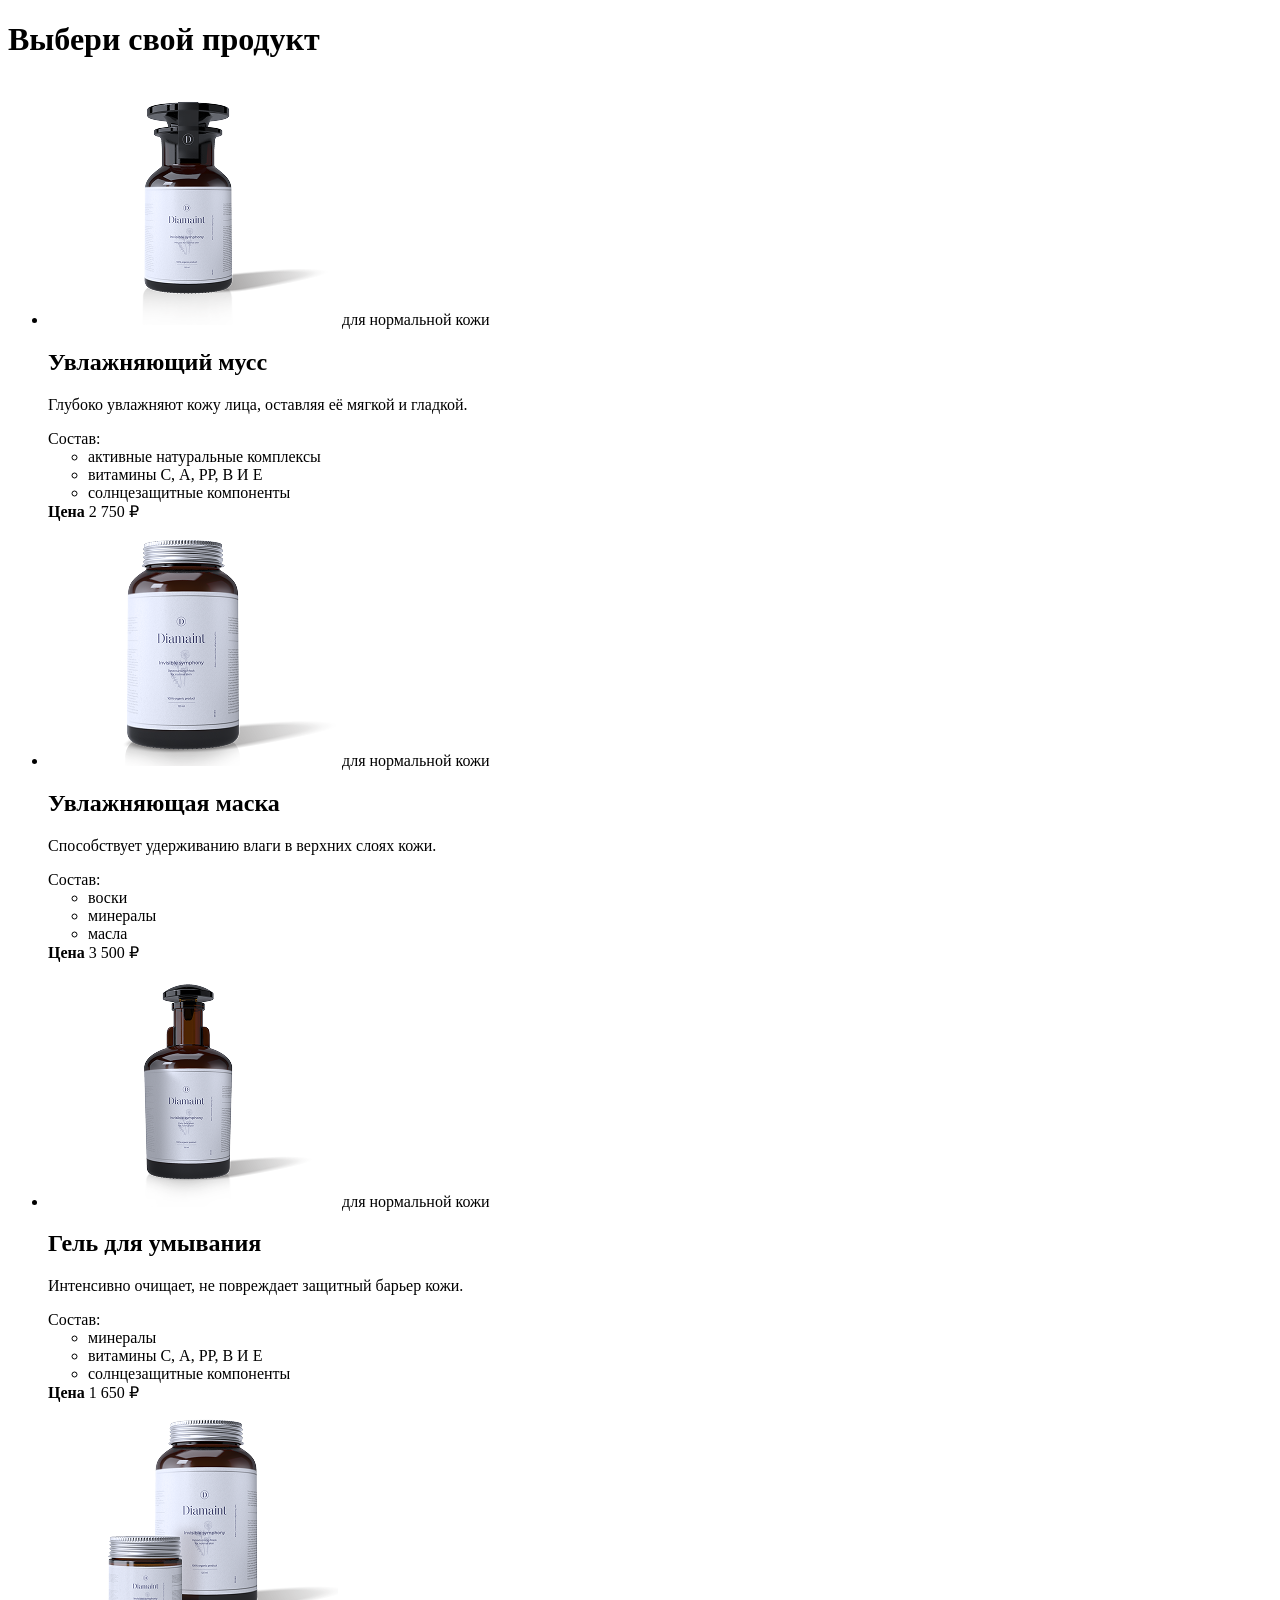
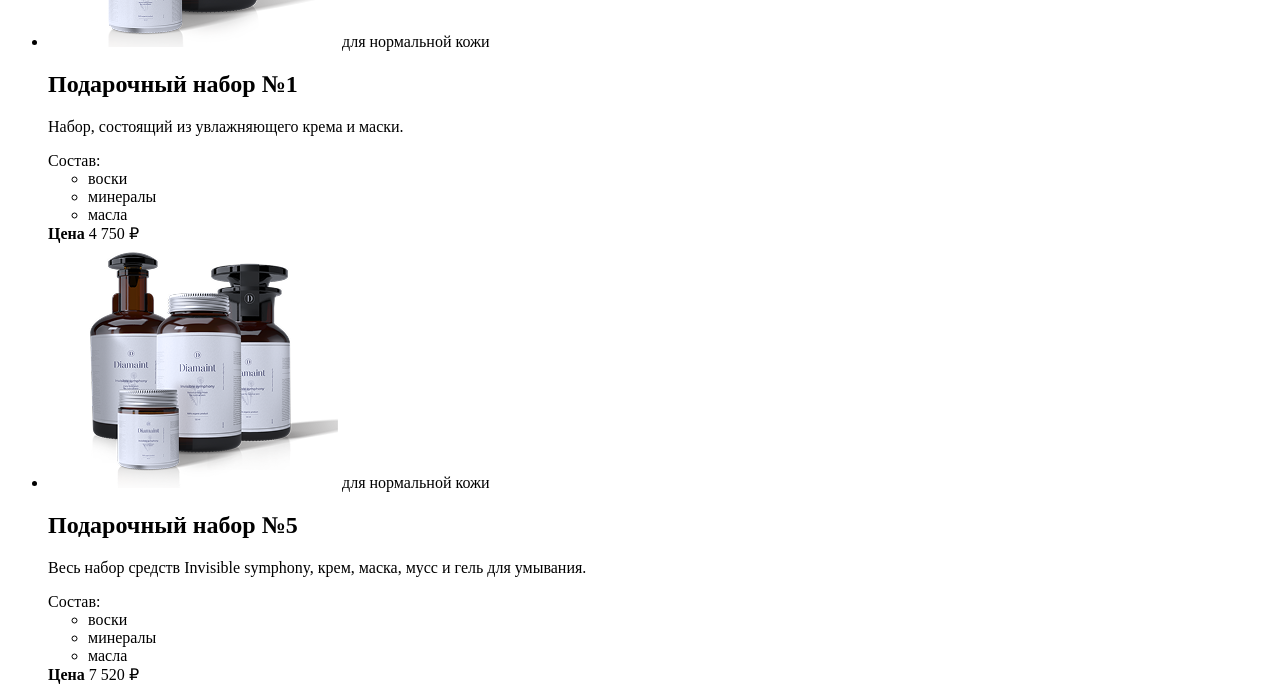
==== product-card/index.html @ 8d60dd44 "Redesigning classes in accordance with BEM." ====
<!doctype html>
<html lang="ru">
  <head>
    <meta charset="UTF-8" />
    <meta name="viewport" content="width=device-width, initial-scale=1.0" />
    <title>каталог товаров</title>
    <link rel="stylesheet" href="/style/clear-list.css" />
    <link rel="stylesheet" href="/style/compound.css" />
    <link rel="stylesheet" href="/style/catalog.css" />
    <link rel="stylesheet" href="/style/container.css" />
    <link rel="stylesheet" href="/style/title.css" />
    <link rel="stylesheet" href="/style/card.css" />
    <link rel="stylesheet" href="/style/products.css" />
    <link rel="stylesheet" href="/style/style.css" />
  </head>
  <body>
    <main class="catalog">
      <div class="container catalog_container">
        <h1 class="title">Выбери свой продукт</h1>

        <ul class="products clear-list">
          <li class="products_item card">
            <img src="./images/photo 1.png" alt="" class="card_image" />
            <span class="card_category">для нормальной кожи</span>
            <h2 class="card_name">Увлажняющий мусс</h2>
            <p class="card_discription">
              Глубоко увлажняют кожу лица, оставляя её мягкой и гладкой.
            </p>

            <div class="card_compound compound">
              <span class="compound_name">Состав:</span>
              <ul class="compound_list">
                <li>активные натуральные комплексы</li>
                <li>витамины С, А, РР, В И Е</li>
                <li>солнцезащитные компоненты</li>
              </ul>
            </div>

            <div class="card_name-price">
              <b>Цена</b>
              <span class="card_price"> 2 750 ₽</span>
            </div>
          </li>

          <li class="products_item card">
            <img src="images/photo 2.png" alt="" class="card_image" />
            <span class="card_category">для нормальной кожи</span>
            <h2 class="card_name">Увлажняющая маска</h2>
            <p class="card_discription">
              Способствует удерживанию влаги в верхних слоях кожи.
            </p>

            <div class="card_compound compound">
              <span class="compound_name">Состав: </span>
              <ul class="compound_list">
                <li>воски</li>
                <li>минералы</li>
                <li>масла</li>
              </ul>
            </div>

            <div class="card_name-price">
              <b>Цена</b>
              <span class="card_price">3 500 ₽</span>
            </div>
          </li>

          <li class="products_item card">
            <img src="images/photo 3.png" alt="" class="card_image" />
            <span class="card_category">для нормальной кожи</span>
            <h2 class="card_name">Гель для умывания</h2>
            <p class="card_discription">
              Интенсивно очищает, не повреждает защитный барьер кожи.
            </p>

            <div class="card_compound compound">
              <span class="compound_name">Состав: </span>
              <ul class="compound_list">
                <li>минералы</li>
                <li>витамины С, А, РР, В И Е</li>
                <li>солнцезащитные компоненты</li>
              </ul>
            </div>

            <div class="card_name-price">
              <b>Цена</b>
              <span class="card_price">1 650 ₽</span>
            </div>
          </li>

          <li class="products_item card">
            <img src="images/photo 4.png" alt="" class="card_image" />
            <span class="card_category">для нормальной кожи</span>
            <h2 class="card_name">Подарочный набор №1</h2>
            <p class="card_discription">
              Набор, состоящий из увлажняющего крема и маски.
            </p>

            <div class="card_compound compound">
              <span class="compound_name">Состав: </span>
              <ul class="compound_list">
                <li>воски</li>
                <li>минералы</li>
                <li>масла</li>
              </ul>
            </div>

            <div class="card_name-price">
              <b>Цена</b>
              <span class="card_price">4 750 ₽</span>
            </div>
          </li>

          <li class="products_item card">
            <img src="images/photo 5.png" alt="" class="card_image" />
            <span class="card_category">для нормальной кожи</span>
            <h2 class="card_name">Подарочный набор №5</h2>
            <p class="card_discription">
              Весь набор средств Invisible symphony, крем, маска, мусс и гель
              для умывания.
            </p>

            <div class="card_compound compound">
              <span class="compound_name">Состав: </span>
              <ul class="compound_list">
                <li>воски</li>
                <li>минералы</li>
                <li>масла</li>
              </ul>
            </div>

            <div class="card_name-price">
              <b>Цена</b>
              <span class="card_price">7 520 ₽</span>
            </div>
          </li>
        </ul>
      </div>
    </main>
  </body>
</html>
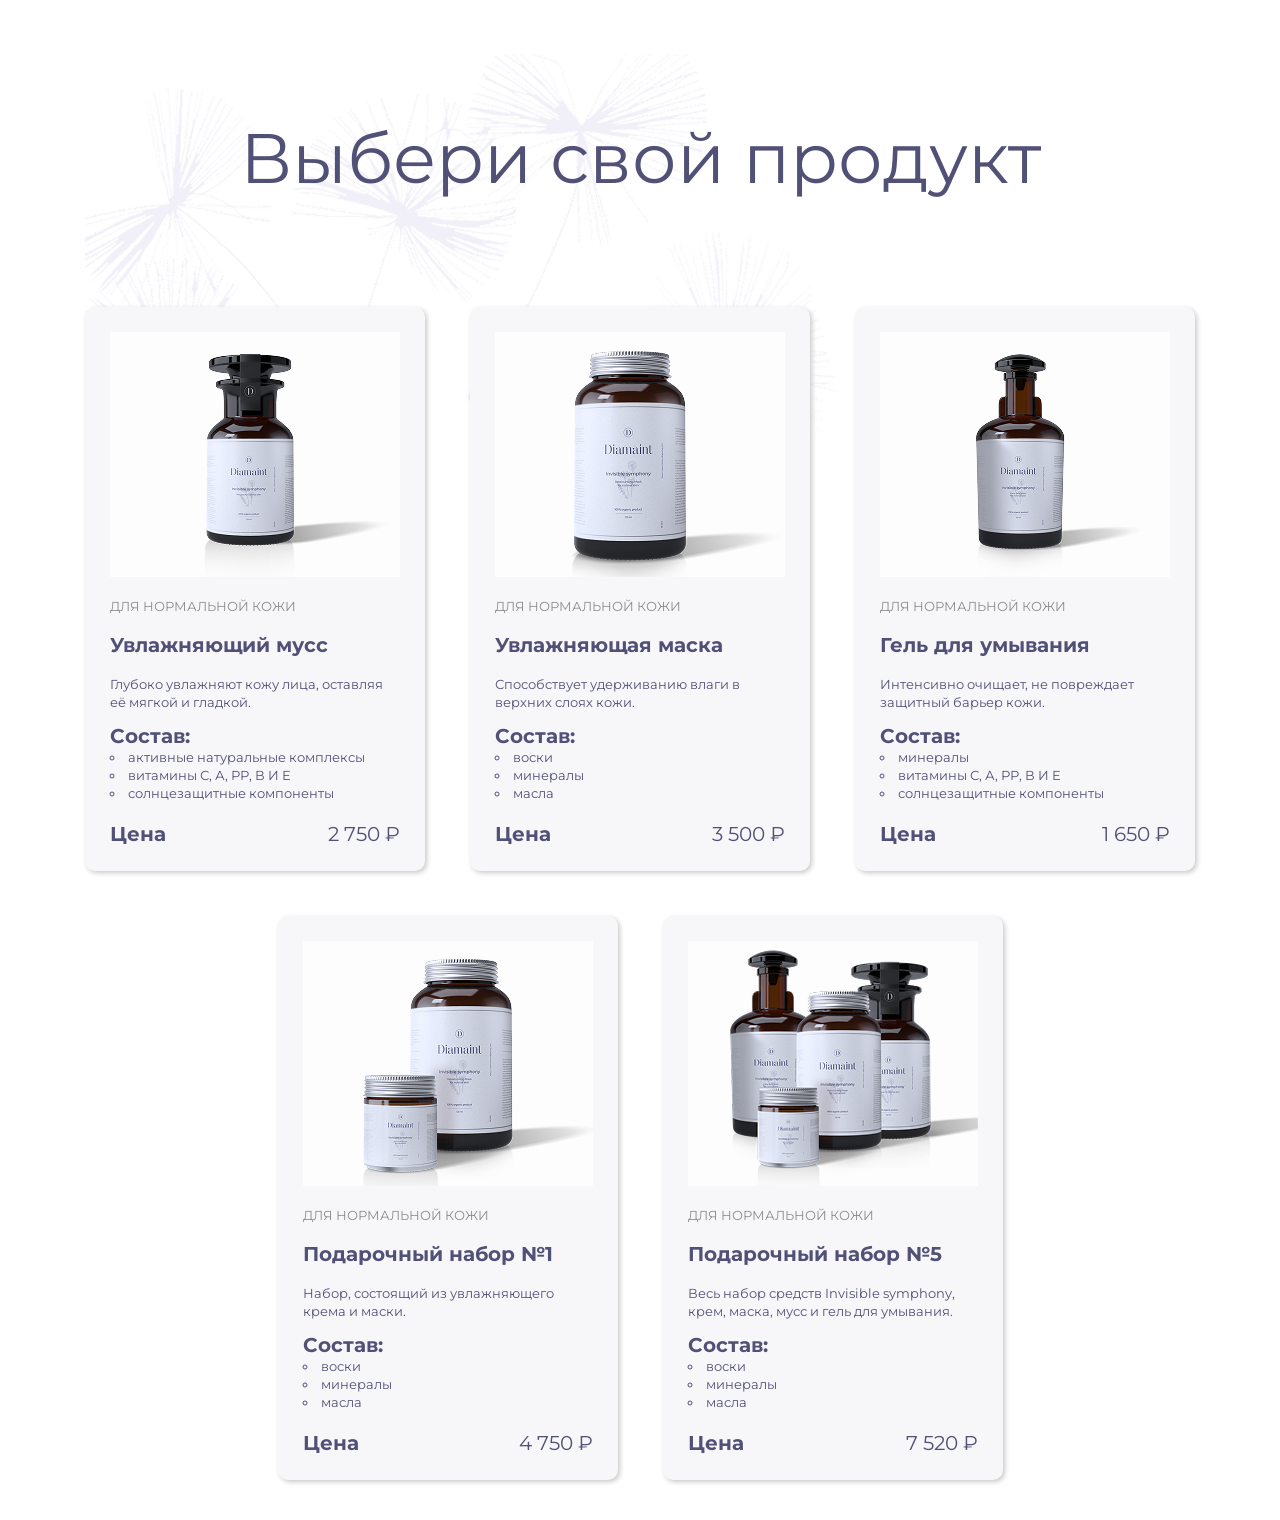
==== commit 64434e51: "with correction" ====
--- a/product-card/index.html
+++ b/product-card/index.html
@@ -4,134 +4,134 @@
     <meta charset="UTF-8" />
     <meta name="viewport" content="width=device-width, initial-scale=1.0" />
     <title>каталог товаров</title>
-    <link rel="stylesheet" href="/style/clear-list.css" />
-    <link rel="stylesheet" href="/style/compound.css" />
-    <link rel="stylesheet" href="/style/catalog.css" />
-    <link rel="stylesheet" href="/style/container.css" />
-    <link rel="stylesheet" href="/style/title.css" />
-    <link rel="stylesheet" href="/style/card.css" />
-    <link rel="stylesheet" href="/style/products.css" />
-    <link rel="stylesheet" href="/style/style.css" />
+    <link rel="stylesheet" href="./style/clear-list.css" />
+    <link rel="stylesheet" href="./style/compound.css" />
+    <link rel="stylesheet" href="./style/catalog.css" />
+    <link rel="stylesheet" href="./style/container.css" />
+    <link rel="stylesheet" href="./style/title.css" />
+    <link rel="stylesheet" href="./style/card.css" />
+    <link rel="stylesheet" href="./style/products.css" />
+    <link rel="stylesheet" href="./style/style.css" />
   </head>
   <body>
     <main class="catalog">
-      <div class="container catalog_container">
+      <div class="container catalog__container">
         <h1 class="title">Выбери свой продукт</h1>
 
         <ul class="products clear-list">
-          <li class="products_item card">
-            <img src="./images/photo 1.png" alt="" class="card_image" />
-            <span class="card_category">для нормальной кожи</span>
-            <h2 class="card_name">Увлажняющий мусс</h2>
-            <p class="card_discription">
+          <li class="products__item card">
+            <img src="./images/photo 1.png" alt="" class="card__image" />
+            <span class="card__category">для нормальной кожи</span>
+            <h2 class="card__name">Увлажняющий мусс</h2>
+            <p class="card__description">
               Глубоко увлажняют кожу лица, оставляя её мягкой и гладкой.
             </p>
 
-            <div class="card_compound compound">
-              <span class="compound_name">Состав:</span>
-              <ul class="compound_list">
+            <div class="card__compound compound">
+              <span class="compound__name">Состав:</span>
+              <ul class="compound__list">
                 <li>активные натуральные комплексы</li>
                 <li>витамины С, А, РР, В И Е</li>
                 <li>солнцезащитные компоненты</li>
               </ul>
             </div>
 
-            <div class="card_name-price">
+            <div class="card__name-price">
               <b>Цена</b>
-              <span class="card_price"> 2 750 ₽</span>
+              <span class="card__price"> 2 750 ₽</span>
             </div>
           </li>
 
-          <li class="products_item card">
-            <img src="images/photo 2.png" alt="" class="card_image" />
-            <span class="card_category">для нормальной кожи</span>
-            <h2 class="card_name">Увлажняющая маска</h2>
-            <p class="card_discription">
+          <li class="products__item card">
+            <img src="./images/photo 2.png" alt="" class="card__image" />
+            <span class="card__category">для нормальной кожи</span>
+            <h2 class="card__name">Увлажняющая маска</h2>
+            <p class="card__description">
               Способствует удерживанию влаги в верхних слоях кожи.
             </p>
 
-            <div class="card_compound compound">
-              <span class="compound_name">Состав: </span>
-              <ul class="compound_list">
+            <div class="card__compound compound">
+              <span class="compound__name">Состав: </span>
+              <ul class="compound__list">
                 <li>воски</li>
                 <li>минералы</li>
                 <li>масла</li>
               </ul>
             </div>
 
-            <div class="card_name-price">
+            <div class="card__name-price">
               <b>Цена</b>
-              <span class="card_price">3 500 ₽</span>
+              <span class="card__price">3 500 ₽</span>
             </div>
           </li>
 
-          <li class="products_item card">
-            <img src="images/photo 3.png" alt="" class="card_image" />
-            <span class="card_category">для нормальной кожи</span>
-            <h2 class="card_name">Гель для умывания</h2>
-            <p class="card_discription">
+          <li class="products__item card">
+            <img src="./images/photo 3.png" alt="" class="card__image" />
+            <span class="card__category">для нормальной кожи</span>
+            <h2 class="card__name">Гель для умывания</h2>
+            <p class="card__description">
               Интенсивно очищает, не повреждает защитный барьер кожи.
             </p>
 
-            <div class="card_compound compound">
-              <span class="compound_name">Состав: </span>
-              <ul class="compound_list">
+            <div class="card__compound compound">
+              <span class="compound__name">Состав: </span>
+              <ul class="compound__list">
                 <li>минералы</li>
                 <li>витамины С, А, РР, В И Е</li>
                 <li>солнцезащитные компоненты</li>
               </ul>
             </div>
 
-            <div class="card_name-price">
+            <div class="card__name-price">
               <b>Цена</b>
-              <span class="card_price">1 650 ₽</span>
+              <span class="card__price">1 650 ₽</span>
             </div>
           </li>
 
-          <li class="products_item card">
-            <img src="images/photo 4.png" alt="" class="card_image" />
-            <span class="card_category">для нормальной кожи</span>
-            <h2 class="card_name">Подарочный набор №1</h2>
-            <p class="card_discription">
+          <li class="products__item card">
+            <img src="./images/photo 4.png" alt="" class="card__image" />
+            <span class="card__category">для нормальной кожи</span>
+            <h2 class="card__name">Подарочный набор №1</h2>
+            <p class="card__description">
               Набор, состоящий из увлажняющего крема и маски.
             </p>
 
-            <div class="card_compound compound">
-              <span class="compound_name">Состав: </span>
-              <ul class="compound_list">
+            <div class="card__compound compound">
+              <span class="compound__name">Состав: </span>
+              <ul class="compound__list">
                 <li>воски</li>
                 <li>минералы</li>
                 <li>масла</li>
               </ul>
             </div>
 
-            <div class="card_name-price">
+            <div class="card__name-price">
               <b>Цена</b>
-              <span class="card_price">4 750 ₽</span>
+              <span class="card__price">4 750 ₽</span>
             </div>
           </li>
 
-          <li class="products_item card">
-            <img src="images/photo 5.png" alt="" class="card_image" />
-            <span class="card_category">для нормальной кожи</span>
-            <h2 class="card_name">Подарочный набор №5</h2>
-            <p class="card_discription">
+          <li class="products__item card">
+            <img src="./images/photo 5.png" alt="" class="card__image" />
+            <span class="card__category">для нормальной кожи</span>
+            <h2 class="card__name">Подарочный набор №5</h2>
+            <p class="card__description">
               Весь набор средств Invisible symphony, крем, маска, мусс и гель
               для умывания.
             </p>
 
-            <div class="card_compound compound">
-              <span class="compound_name">Состав: </span>
-              <ul class="compound_list">
+            <div class="card__compound compound">
+              <span class="compound__name">Состав: </span>
+              <ul class="compound__list">
                 <li>воски</li>
                 <li>минералы</li>
                 <li>масла</li>
               </ul>
             </div>
 
-            <div class="card_name-price">
+            <div class="card__name-price">
               <b>Цена</b>
-              <span class="card_price">7 520 ₽</span>
+              <span class="card__price">7 520 ₽</span>
             </div>
           </li>
         </ul>
--- a/product-card/style/clear-list.css
+++ b/product-card/style/clear-list.css
@@ -0,0 +1,10 @@
+.clear-list {
+    display: flex !important;
+    flex-wrap: wrap;
+    gap: 30px;
+    justify-content: center;
+    list-style: none;
+    padding: 0;
+    margin: 40px auto;
+    max-width: 1200px;
+}
--- a/product-card/style/compound.css
+++ b/product-card/style/compound.css
@@ -0,0 +1,18 @@
+.compound__name {
+    font-weight: 700;
+    font-size: 20px;
+    line-height: 24px;
+    color: #515076;
+}
+
+.compound__list {
+    font-weight: 400;
+    font-style: Regular;
+    font-size: 13px;
+    line-height: 18px;
+    letter-spacing: 0%;
+    color: #515076;
+    text-align: left;
+    padding-left: 0;
+    list-style-position: inside;
+}
--- a/product-card/style/catalog.css
+++ b/product-card/style/catalog.css
@@ -0,0 +1,12 @@
+.catalog__container {
+    background-image: url(../images/bg.png);
+    background-repeat: no-repeat;
+    background-position: 0 0;
+    padding-top: 1px;
+}
+
+
+.catalog__title {
+    margin-top: 220px;
+    margin-bottom: 110px;
+}
--- a/product-card/style/container.css
+++ b/product-card/style/container.css
@@ -0,0 +1,4 @@
+.container {
+    width: 1110px;
+    margin: 0 auto;
+}
--- a/product-card/style/title.css
+++ b/product-card/style/title.css
@@ -0,0 +1,8 @@
+.title {
+    font-size: 70px;
+    font-weight: 400;
+    line-height: 78px;
+    margin: 110px;
+    text-align: center;
+    color: #515076;
+}
--- a/product-card/style/card.css
+++ b/product-card/style/card.css
@@ -0,0 +1,60 @@
+.card {
+    padding: 25px;
+    width: 100%;
+}
+
+.card__image {
+    display: block;
+    height: auto;
+    width: 100%;
+}
+
+.card__category {
+    display: block;
+    font-size: 13px;
+    line-height: 18px;
+    color: #8c8c8c;
+    text-transform: uppercase;
+    margin-top: 20px;
+}
+
+
+.card__description {
+    font-weight: 400;
+    font-size: 13px;
+    line-height: 18px;
+    letter-spacing: 0%;
+    color: #515076;
+}
+
+
+.card__name {
+    font-weight: 700;
+    font-size: 20px;
+    line-height: 27px;
+    letter-spacing: 0%;
+    color: #515076;
+}
+
+.card__name-price {
+    font-style: Regular;
+    font-size: 20px;
+    line-height: 24px;
+    letter-spacing: 0%;
+    color: #515076;
+    margin-top: 20px;
+    display: flex;
+    justify-content: space-between;
+    align-items: center;
+}
+
+.card__price {
+    font-weight: 400;
+    font-style: Regylar;
+    font-size: 20px;
+    letter-spacing: 0%;
+    color: #515076;
+    line-height: 24px;
+    display: block;
+    text-align: right;
+}
--- a/product-card/style/products.css
+++ b/product-card/style/products.css
@@ -0,0 +1,14 @@
+.products {
+   display: flex;
+   flex-wrap: wrap;
+   justify-content: center;
+   gap: 45px;
+}
+
+
+.products__item {
+    width: 340px;
+    background-color: #F7F7FA;
+    border-radius: 10px;
+    box-shadow: 2px 2px 5px 0px #cacaca;
+}
--- a/product-card/style/style.css
+++ b/product-card/style/style.css
@@ -0,0 +1,14 @@
+ @import url("https://fonts.googleapis.com/css2?family=Montserrat:ital,wght@0,100..900;1,100..900&display=swap");
+*,
+*::before,
+*::after {
+    box-sizing: border-box;
+}
+
+
+
+
+body {
+    font-family: "Montserrat" , sans-serif;
+}
+
